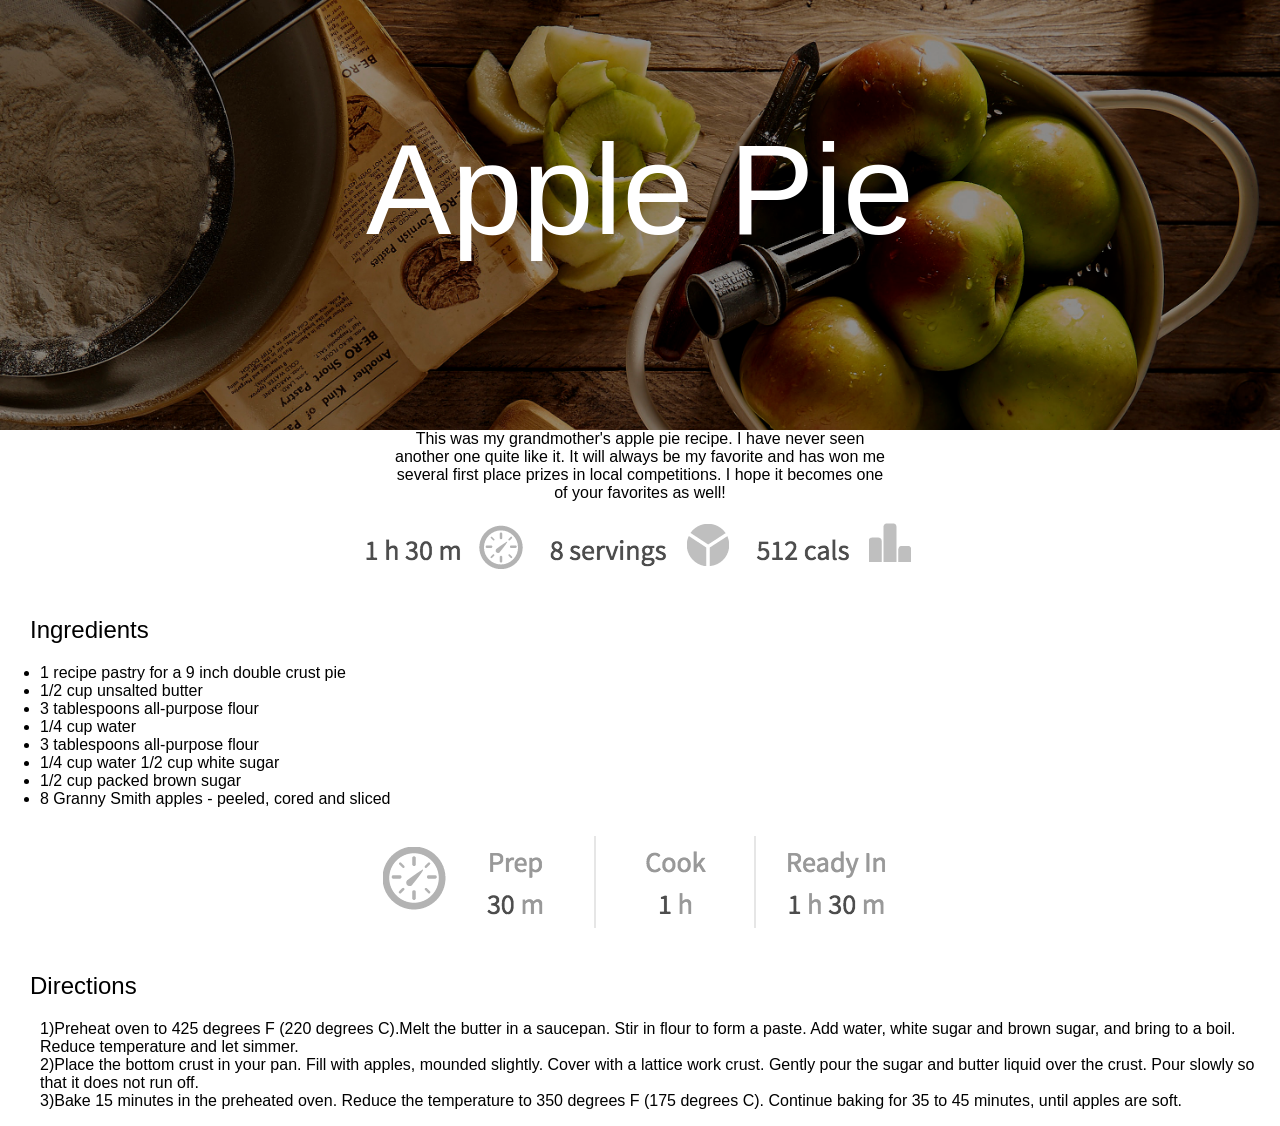
==== apple-pie/index.html @ 6dff6608 "did some HTML and CSS changes for apple pie" ====
<!DOCTYPE html>
<html lang="en">
  <head>
    <meta charset="UTF-8" />
    <meta name="viewport" content="width=device-width, initial-scale=1.0" />
    <title>Apple Pie Recipe</title>
    <link rel="stylesheet" href="style.css" />
  </head>
  <body>

    <header class="header">
      <h1>Apple Pie</h1>
    </header>

    <p>This was my grandmother's apple pie recipe. I have never seen another one quite like it. It will always
    be my favorite and has won me several first place prizes in local competitions. I hope it becomes one of your
    favorites as well! </p>

    <img src="recipe-info.png" />
    
    <h2>Ingredients</h2>
    
    <ul>
    <li>1 recipe pastry for a 9 inch double crust pie</li> 
    <li>1/2 cup unsalted butter</li> 
    <li>3 tablespoons all-purpose flour</li>
    <li>1/4 cup water</li>
    <li>3 tablespoons all-purpose flour</li>
    <li>1/4 cup water 1/2 cup white sugar</li>
    <li>1/2 cup packed brown sugar</li>
    <li>8 Granny Smith apples - peeled, cored and sliced</li>
    </ul>

    <img src="cooking-info.png" />

    <h2>Directions</h2>

    <ol>
    <li>Preheat oven to 425 degrees F (220 degrees C).Melt the butter in a saucepan. Stir in flour to form a paste. Add water, white sugar and brown sugar, and bring
    to a boil. Reduce temperature and let simmer.</li>

    <li>Place the bottom crust in your pan. Fill with apples, mounded
    slightly. Cover with a lattice work crust. Gently pour the sugar and butter liquid over the crust. Pour slowly so
    that it does not run off.</li>

    <li>Bake 15 minutes in the preheated oven. Reduce the temperature to 350 degrees F (175
    degrees C). Continue baking for 35 to 45 minutes, until apples are soft.</li>
    </ol>
  </body>
</html>
---- apple-pie/style.css ----
html, body {
  margin: 0;
  padding: 0;
}

body {
  font-family: Arial, Helvetica, sans-serif;
  font-size: 16px;
  font-weight: lighter;
}

h1, h2 {
  font-family: Arial, Helvetica, sans-serif;
}

.header {
  background-image: url('apple-pie.jpg');
  background-position: 0 0;
  background-size:cover;
  background-repeat: no-repeat;
  height: 400px;
  padding-top: 30px;
  position: relative;
}

h1 {
  font-size: 8em;
  font-weight: lighter;
  text-align: center;
  color: white;
  
}

p{
  text-align:center;
  width: 500px;
  margin: 0 auto;
  font-weight: lighter;
}

h2 {
  text-indent: 30px;
  font-weight: lighter;
}


img{
  display: block;
  margin: 0 auto;
}

ol {
    
  list-style: none;
}

ol > li {
 
  counter-increment: listcounter;
}

ol > li::before {
 
  content: counter(listcounter) ")";
}
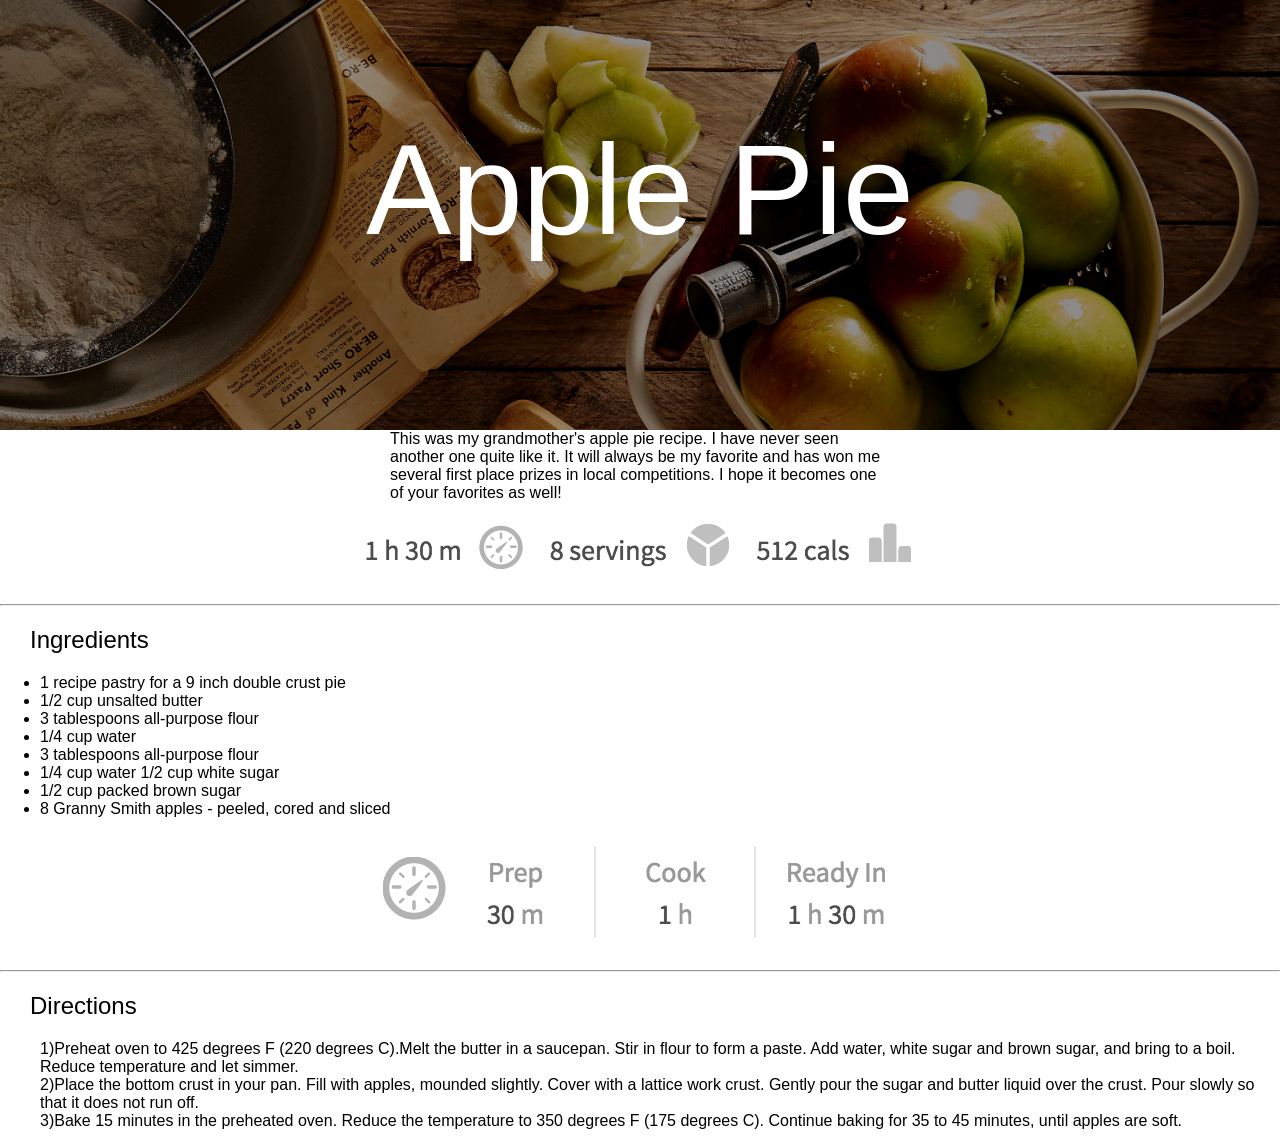
==== commit 786ca6d0: "did some changes" ====
--- a/apple-pie/index.html
+++ b/apple-pie/index.html
@@ -16,7 +16,11 @@
     be my favorite and has won me several first place prizes in local competitions. I hope it becomes one of your
     favorites as well! </p>
 
+    <section>
     <img src="recipe-info.png" />
+    </section>
+
+    <hr>
     
     <h2>Ingredients</h2>
     
@@ -31,7 +35,11 @@
     <li>8 Granny Smith apples - peeled, cored and sliced</li>
     </ul>
 
+    <section>
     <img src="cooking-info.png" />
+    </section>
+
+    <hr>
 
     <h2>Directions</h2>
 
--- a/apple-pie/style.css
+++ b/apple-pie/style.css
@@ -32,7 +32,7 @@
 }
 
 p{
-  text-align:center;
+  text-align:left;
   width: 500px;
   margin: 0 auto;
   font-weight: lighter;
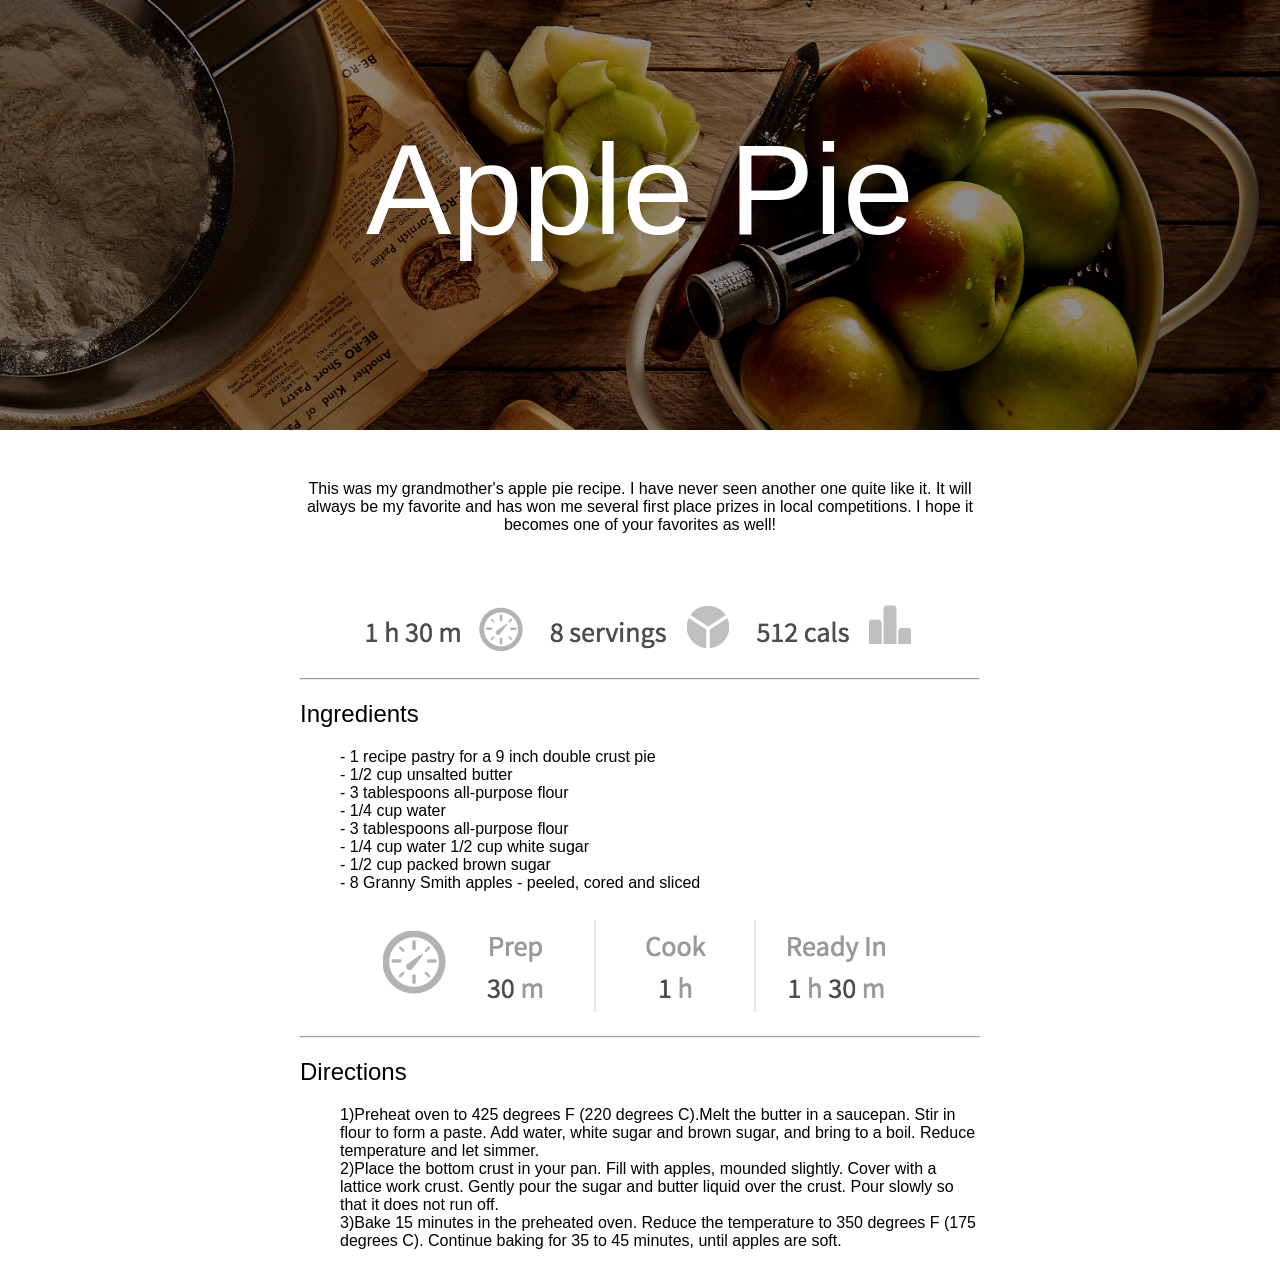
==== commit f17310d8: "apple-pie html/css update" ====
--- a/apple-pie/index.html
+++ b/apple-pie/index.html
@@ -12,9 +12,11 @@
       <h1>Apple Pie</h1>
     </header>
 
+   
     <p>This was my grandmother's apple pie recipe. I have never seen another one quite like it. It will always
     be my favorite and has won me several first place prizes in local competitions. I hope it becomes one of your
     favorites as well! </p>
+   
 
     <section>
     <img src="recipe-info.png" />
@@ -25,14 +27,14 @@
     <h2>Ingredients</h2>
     
     <ul>
-    <li>1 recipe pastry for a 9 inch double crust pie</li> 
-    <li>1/2 cup unsalted butter</li> 
-    <li>3 tablespoons all-purpose flour</li>
-    <li>1/4 cup water</li>
-    <li>3 tablespoons all-purpose flour</li>
-    <li>1/4 cup water 1/2 cup white sugar</li>
-    <li>1/2 cup packed brown sugar</li>
-    <li>8 Granny Smith apples - peeled, cored and sliced</li>
+    <li>- 1 recipe pastry for a 9 inch double crust pie</li> 
+    <li>- 1/2 cup unsalted butter</li> 
+    <li>- 3 tablespoons all-purpose flour</li>
+    <li>- 1/4 cup water</li>
+    <li>- 3 tablespoons all-purpose flour</li>
+    <li>- 1/4 cup water 1/2 cup white sugar</li>
+    <li>- 1/2 cup packed brown sugar</li>
+    <li>- 8 Granny Smith apples - peeled, cored and sliced</li>
     </ul>
 
     <section>
--- a/apple-pie/style.css
+++ b/apple-pie/style.css
@@ -31,18 +31,31 @@
   
 }
 
-p{
-  text-align:left;
-  width: 500px;
-  margin: 0 auto;
+p {
+
+align-items: center;
+  text-align: center;
+
+  
+  margin: 50px 300px;
+  font-weight: lighter;
+  font-size: 6 em;
+}
+
+h2 {
+  
+  margin-left: 300px;
   font-weight: lighter;
 }
 
-h2 {
-  text-indent: 30px;
-  font-weight: lighter;
+ul {
+  list-style:none;
 }
+ul li {
+  margin-left: 300px;
+  align-content: center;
 
+}
 
 img{
   display: block;
@@ -52,6 +65,8 @@
 ol {
     
   list-style: none;
+  margin-left: 300px;
+  margin-right: 300px;
 }
 
 ol > li {
@@ -62,4 +77,9 @@
 ol > li::before {
  
   content: counter(listcounter) ")";
+}
+
+hr {
+  margin: 0 300px;
+
 }
